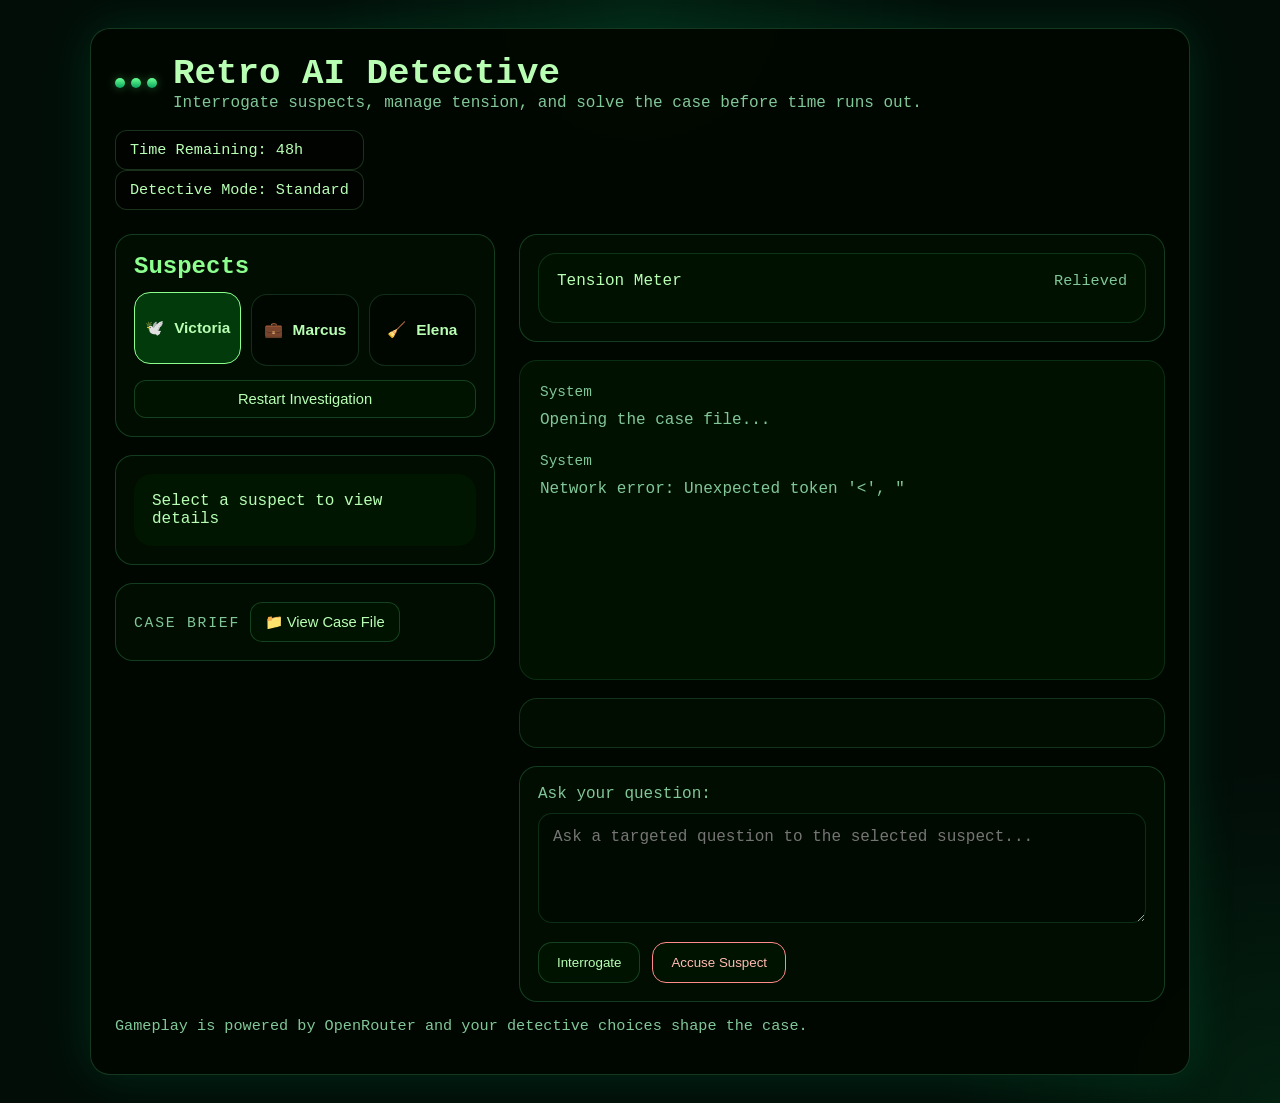
==== backend/static/index.html @ 3cc5888c "Update project files for deployment" ====
<!DOCTYPE html>
<html lang="en">
<head>
  <meta charset="UTF-8" />
  <meta name="viewport" content="width=device-width, initial-scale=1.0" />
  <title>Retro AI Detective</title>
  <link rel="stylesheet" href="style.css" />
</head>
<body>
  <main class="terminal-shell">
    <section class="terminal-header">
      <div class="header-left">
        <div class="status-dots">
          <span class="status-dot"></span>
          <span class="status-dot"></span>
          <span class="status-dot"></span>
        </div>
        <div>
          <h1>Retro AI Detective</h1>
          <p>Interrogate suspects, manage tension, and solve the case before time runs out.</p>
        </div>
      </div>
      <div class="header-status">
        <div class="meta-chip">Time Remaining: <span id="time-remaining">48h</span></div>
        <div class="meta-chip">Detective Mode: <span id="detective-style">Standard</span></div>
      </div>
    </section>

    <div class="layout-grid">
      <aside class="left-panel">
        <section class="suspect-roster">
          <h2>Suspects</h2>
          <div class="suspect-cards">
            <button id="suspect-A" class="suspect-card active">🕊️<span>Victoria</span></button>
            <button id="suspect-B" class="suspect-card">💼<span>Marcus</span></button>
            <button id="suspect-C" class="suspect-card">🧹<span>Elena</span></button>
          </div>
          <button id="restart-button" class="action-button small" style="margin-top:14px; width:100%;">Restart Investigation</button>
        </section>

        <section class="profile-panel" id="suspect-profile">
          <div class="profile-card">
            <div class="profile-badge">Select a suspect to view details</div>
          </div>
        </section>

        <section class="case-file-panel">
          <div class="case-panel-header">
            <span class="panel-label">Case Brief</span>
            <button id="toggle-case-btn" class="action-button small">📁 View Case File</button>
          </div>
          <div id="case-file-content" class="case-file hidden"></div>
        </section>
      </aside>

      <section class="right-panel">
        <section class="meter-panel">
          <div class="meter-card">
            <div class="meter-row">
              <span>Tension Meter</span>
              <div class="meter-summary" id="mood-summary">Relieved</div>
            </div>
            <div class="meters" id="meter-container"></div>
          </div>
        </section>

        <section class="terminal-screen" id="terminal-output"></section>

        <div id="question-feedback" class="feedback-box"></div>

        <form id="question-form" class="input-panel">
          <label for="question-input">Ask your question:</label>
          <textarea id="question-input" rows="3" placeholder="Ask a targeted question to the selected suspect..."></textarea>
          <div class="input-actions">
            <button type="submit" class="action-button">Interrogate</button>
            <button type="button" id="accuse-button" class="action-button accuse">Accuse Suspect</button>
          </div>
        </form>
      </section>
    </div>

    <section class="footer-line">
      <p>Gameplay is powered by OpenRouter and your detective choices shape the case.</p>
    </section>
  </main>
  <script src="script.js"></script>
</body>
</html>
---- backend/static/style.css ----
﻿* {
  box-sizing: border-box;
}

:root {
  color-scheme: dark;
  --background: #020d08;
  --panel: rgba(0, 18, 0, 0.95);
  --text: #b8ffb4;
  --muted: #82c798;
  --accent: #8cff8f;
  --border: rgba(102, 255, 154, 0.2);
  --danger: #ff8b8b;
}

body {
  margin: 0;
  min-height: 100vh;
  font-family: 'Courier New', Courier, monospace;
  background: radial-gradient(circle at top, rgba(18, 255, 137, 0.08), transparent 25%),
    radial-gradient(circle at bottom right, rgba(12, 255, 112, 0.08), transparent 20%),
    var(--background);
  color: var(--text);
}

.terminal-shell {
  max-width: 1100px;
  margin: 28px auto;
  padding: 24px;
  background: rgba(0, 8, 0, 0.96);
  border: 1px solid var(--border);
  border-radius: 20px;
  box-shadow: 0 0 50px rgba(0, 255, 150, 0.12);
}

.terminal-header {
  display: flex;
  flex-wrap: wrap;
  align-items: center;
  justify-content: space-between;
  gap: 18px;
  margin-bottom: 24px;
}

.header-left {
  display: flex;
  gap: 16px;
  align-items: center;
}

.status-dots {
  display: flex;
  gap: 6px;
}

.status-dot {
  width: 10px;
  height: 10px;
  border-radius: 50%;
  background: linear-gradient(180deg, #6cff94, #08a65e);
  box-shadow: 0 0 10px rgba(108, 255, 128, 0.35);
}

.terminal-header h1 {
  margin: 0;
  font-size: clamp(1.9rem, 2.8vw, 3rem);
}

.terminal-header p {
  margin: 0;
  color: var(--muted);
}

.meta-chip {
  padding: 10px 14px;
  border-radius: 12px;
  border: 1px solid rgba(145, 255, 150, 0.18);
  background: rgba(0, 0, 0, 0.45);
  font-size: 0.95rem;
}

.layout-grid {
  display: grid;
  grid-template-columns: minmax(300px, 380px) 1fr;
  gap: 24px;
}

.left-panel,
.right-panel {
  display: flex;
  flex-direction: column;
  gap: 18px;
}

.suspect-roster,
.profile-panel,
.case-file-panel,
.meter-panel,
.input-panel {
  background: rgba(0, 15, 0, 0.92);
  border: 1px solid var(--border);
  border-radius: 18px;
  padding: 18px;
}

.suspect-roster h2 {
  margin: 0;
  color: var(--accent);
}

.suspect-cards {
  display: grid;
  grid-template-columns: repeat(3, 1fr);
  gap: 10px;
  margin-top: 14px;
}

.suspect-card {
  display: flex;
  align-items: center;
  justify-content: center;
  gap: 10px;
  min-height: 72px;
  border-radius: 16px;
  border: 1px solid rgba(112, 255, 165, 0.16);
  background: rgba(0, 0, 0, 0.45);
  color: var(--text);
  font-size: 0.96rem;
  cursor: pointer;
  transition: transform 0.2s ease, border-color 0.2s ease, background 0.2s ease;
}

.suspect-card span {
  font-weight: 700;
}

.suspect-card:hover,
.suspect-card.active {
  transform: translateY(-2px);
  border-color: var(--accent);
  background: rgba(3, 60, 13, 0.96);
}

.panel-label {
  color: var(--muted);
  font-size: 0.92rem;
  text-transform: uppercase;
  letter-spacing: 0.12em;
}

.profile-card {
  display: grid;
  gap: 14px;
  padding: 18px;
  border-radius: 18px;
  background: rgba(0, 22, 0, 0.96);
}

.profile-icon {
  font-size: 2.5rem;
}

.profile-body p {
  margin: 6px 0;
  color: var(--muted);
}

.case-file {
  margin-top: 12px;
}

.case-file-summary {
  display: grid;
  gap: 16px;
}

.case-grid {
  display: grid;
  gap: 12px;
  grid-template-columns: repeat(auto-fill, minmax(150px, 1fr));
}

.case-card {
  padding: 14px;
  background: rgba(4, 28, 0, 0.92);
  border: 1px solid rgba(104, 255, 150, 0.16);
  border-radius: 16px;
}

.card-label {
  display: block;
  color: var(--muted);
  margin-bottom: 8px;
  font-size: 0.92rem;
}

.case-section h4 {
  margin: 0 0 8px;
  color: var(--accent);
}

.evidence-list {
  list-style: disc inside;
  margin: 0;
  padding: 0;
}

.case-file-details {
  padding-top: 14px;
  border-top: 1px solid rgba(82, 230, 121, 0.18);
}

.case-file-details.hidden,
.case-file.hidden {
  display: none;
}

.meter-card {
  padding: 18px;
  background: rgba(0, 18, 0, 0.96);
  border: 1px solid rgba(92, 255, 145, 0.15);
  border-radius: 18px;
}

.meter-row {
  display: flex;
  justify-content: space-between;
  gap: 12px;
  align-items: center;
}

.meter-summary {
  color: var(--muted);
  font-size: 0.95rem;
}

.meters {
  display: grid;
  gap: 12px;
  margin-top: 14px;
}

.meter-item {
  display: grid;
  gap: 8px;
}

.meter-label {
  display: flex;
  justify-content: space-between;
  color: var(--muted);
}

.meter-track {
  width: 100%;
  height: 14px;
  border-radius: 999px;
  background: rgba(255, 255, 255, 0.06);
  overflow: hidden;
}

.meter-fill {
  height: 100%;
  background: linear-gradient(90deg, #83ff8c, #2bd883);
}

.terminal-screen {
  min-height: 320px;
  max-height: 520px;
  overflow-y: auto;
  padding: 20px;
  background: rgba(0, 18, 0, 0.95);
  border: 1px solid rgba(82, 255, 140, 0.12);
  border-radius: 18px;
}

.terminal-line {
  margin-bottom: 16px;
  line-height: 1.6;
}

.terminal-line .label {
  display: block;
  color: var(--muted);
  margin-bottom: 4px;
  font-size: 0.9rem;
}

.terminal-line.player {
  color: #9effd8;
}

.terminal-line.suspect {
  color: #b4ff9e;
}

.terminal-line.system {
  color: var(--muted);
}

.feedback-box {
  min-height: 50px;
  padding: 16px;
  border: 1px solid rgba(104, 255, 160, 0.16);
  border-radius: 18px;
  background: rgba(0, 15, 0, 0.9);
  color: var(--muted);
}

.input-panel {
  padding: 18px;
}

.input-panel label {
  display: block;
  margin-bottom: 10px;
  color: var(--muted);
}

#question-input {
  width: 100%;
  min-height: 110px;
  border-radius: 14px;
  border: 1px solid rgba(86, 255, 146, 0.15);
  background: rgba(0, 10, 0, 0.92);
  color: var(--text);
  padding: 14px;
  font: inherit;
  resize: vertical;
}

.input-actions {
  display: flex;
  gap: 12px;
  flex-wrap: wrap;
  margin-top: 14px;
}

.action-button,
.suspect-card {
  transition: transform 0.15s ease, background 0.2s ease, border-color 0.2s ease;
}

.action-button,
.suspect-button {
  padding: 12px 18px;
  border-radius: 14px;
  border: 1px solid rgba(104, 255, 150, 0.2);
  background: rgba(0, 20, 0, 0.9);
  color: var(--text);
  cursor: pointer;
}

.action-button:hover,
.suspect-card:hover {
  transform: translateY(-1px);
  background: rgba(0, 40, 0, 0.95);
}

.action-button.accuse {
  border-color: var(--danger);
  color: #ffbbb0;
}

.action-button.small {
  padding: 10px 14px;
  font-size: 0.92rem;
  border-radius: 12px;
}

.footer-line {
  color: var(--muted);
  font-size: 0.95rem;
}

@media (max-width: 880px) {
  .layout-grid {
    grid-template-columns: 1fr;
  }
}

@media (max-width: 640px) {
  .terminal-shell {
    margin: 16px;
    padding: 18px;
  }

  .suspect-cards {
    grid-template-columns: 1fr;
  }
}
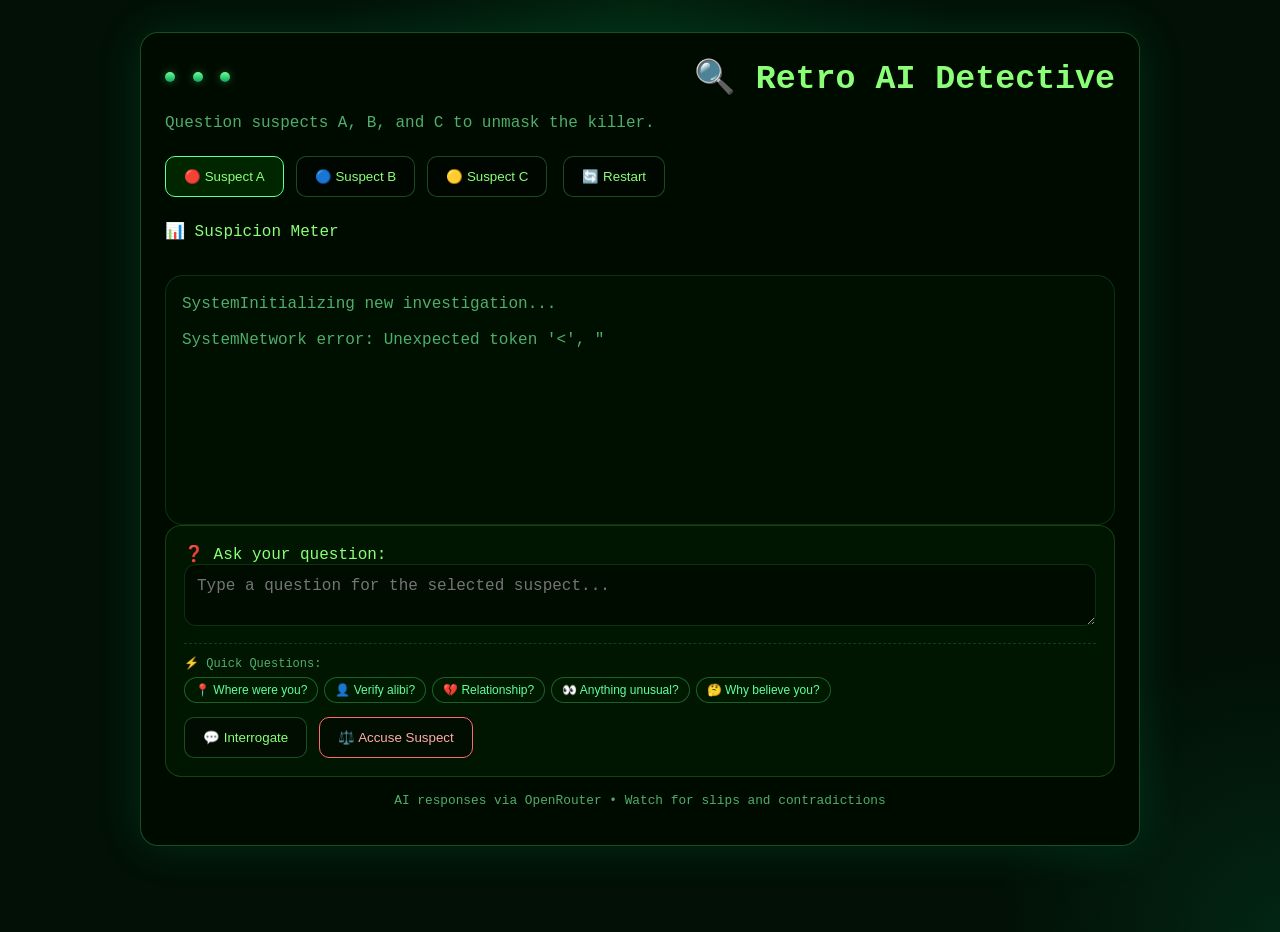
==== commit fd919f5a: "full details button" ====
--- a/backend/static/index.html
+++ b/backend/static/index.html
@@ -9,80 +9,63 @@
 <body>
   <main class="terminal-shell">
     <section class="terminal-header">
-      <div class="header-left">
-        <div class="status-dots">
-          <span class="status-dot"></span>
-          <span class="status-dot"></span>
-          <span class="status-dot"></span>
-        </div>
-        <div>
-          <h1>Retro AI Detective</h1>
-          <p>Interrogate suspects, manage tension, and solve the case before time runs out.</p>
-        </div>
+      <div>
+        <span class="status-dot"></span>
+        <span class="status-dot"></span>
+        <span class="status-dot"></span>
       </div>
-      <div class="header-status">
-        <div class="meta-chip">Time Remaining: <span id="time-remaining">48h</span></div>
-        <div class="meta-chip">Detective Mode: <span id="detective-style">Standard</span></div>
+      <h1>🔍 Retro AI Detective</h1>
+      <p>Question suspects A, B, and C to unmask the killer.</p>
+    </section>
+
+    <section class="controls">
+      <div class="suspect-buttons">
+        <button id="suspect-A" class="suspect-button active">🔴 Suspect A</button>
+        <button id="suspect-B" class="suspect-button">🔵 Suspect B</button>
+        <button id="suspect-C" class="suspect-button">🟡 Suspect C</button>
+      </div>
+      <button id="restart-button" class="action-button">🔄 Restart</button>
+    </section>
+
+
+    <!-- Suspicion Meters -->
+    <section class="meter-panel">
+      <div class="meter-row">
+        <span>📊 Suspicion Meter</span>
+        <div class="meters" id="meter-container"></div>
       </div>
     </section>
 
-    <div class="layout-grid">
-      <aside class="left-panel">
-        <section class="suspect-roster">
-          <h2>Suspects</h2>
-          <div class="suspect-cards">
-            <button id="suspect-A" class="suspect-card active">🕊️<span>Victoria</span></button>
-            <button id="suspect-B" class="suspect-card">💼<span>Marcus</span></button>
-            <button id="suspect-C" class="suspect-card">🧹<span>Elena</span></button>
-          </div>
-          <button id="restart-button" class="action-button small" style="margin-top:14px; width:100%;">Restart Investigation</button>
-        </section>
+    <!-- Terminal Output -->
+    <section class="terminal-screen" id="terminal-output"></section>
 
-        <section class="profile-panel" id="suspect-profile">
-          <div class="profile-card">
-            <div class="profile-badge">Select a suspect to view details</div>
-          </div>
-        </section>
-
-        <section class="case-file-panel">
-          <div class="case-panel-header">
-            <span class="panel-label">Case Brief</span>
-            <button id="toggle-case-btn" class="action-button small">📁 View Case File</button>
-          </div>
-          <div id="case-file-content" class="case-file hidden"></div>
-        </section>
-      </aside>
-
-      <section class="right-panel">
-        <section class="meter-panel">
-          <div class="meter-card">
-            <div class="meter-row">
-              <span>Tension Meter</span>
-              <div class="meter-summary" id="mood-summary">Relieved</div>
-            </div>
-            <div class="meters" id="meter-container"></div>
-          </div>
-        </section>
-
-        <section class="terminal-screen" id="terminal-output"></section>
-
-        <div id="question-feedback" class="feedback-box"></div>
-
-        <form id="question-form" class="input-panel">
-          <label for="question-input">Ask your question:</label>
-          <textarea id="question-input" rows="3" placeholder="Ask a targeted question to the selected suspect..."></textarea>
-          <div class="input-actions">
-            <button type="submit" class="action-button">Interrogate</button>
-            <button type="button" id="accuse-button" class="action-button accuse">Accuse Suspect</button>
-          </div>
-        </form>
-      </section>
-    </div>
+    <!-- Question Form -->
+    <form id="question-form" class="input-panel">
+      <label for="question-input">❓ Ask your question:</label>
+      <textarea id="question-input" rows="2" placeholder="Type a question for the selected suspect..."></textarea>
+      
+      <!-- Quick Questions -->
+      <div class="quick-questions">
+        <div class="quick-label">⚡ Quick Questions:</div>
+        <div class="quick-buttons">
+          <button type="button" class="quick-btn" data-question="Where were you at the time of the murder?">📍 Where were you?</button>
+          <button type="button" class="quick-btn" data-question="Can anyone verify your alibi?">👤 Verify alibi?</button>
+          <button type="button" class="quick-btn" data-question="What was your relationship with the victim?">💔 Relationship?</button>
+          <button type="button" class="quick-btn" data-question="Did you see or hear anything unusual?">👀 Anything unusual?</button>
+          <button type="button" class="quick-btn" data-question="Why should I believe you?">🤔 Why believe you?</button>
+        </div>
+      </div>
+      
+      <div class="input-actions">
+        <button type="submit" class="action-button">💬 Interrogate</button>
+        <button type="button" id="accuse-button" class="action-button accuse">⚖️ Accuse Suspect</button>
+      </div>
+    </form>
 
     <section class="footer-line">
-      <p>Gameplay is powered by OpenRouter and your detective choices shape the case.</p>
+      <p>AI responses via OpenRouter • Watch for slips and contradictions</p>
     </section>
   </main>
-  <script src="script.js"></script>
+  <script src="script.js?v=3"></script>
 </body>
-</html>
+</html>
--- a/backend/static/style.css
+++ b/backend/static/style.css
@@ -1,36 +1,38 @@
-﻿* {
+* {
   box-sizing: border-box;
 }
 
 :root {
   color-scheme: dark;
-  --background: #020d08;
-  --panel: rgba(0, 18, 0, 0.95);
-  --text: #b8ffb4;
-  --muted: #82c798;
-  --accent: #8cff8f;
-  --border: rgba(102, 255, 154, 0.2);
-  --danger: #ff8b8b;
+  --background: #021006;
+  --panel: rgba(0, 25, 0, 0.82);
+  --text: #8aff77;
+  --muted: #4fae6b;
+  --border: rgba(82, 230, 121, 0.3);
+  --shadow: rgba(46, 255, 108, 0.22);
+  --danger: #ff6b6b;
+  --accent: #60ff9e;
 }
 
 body {
   margin: 0;
   min-height: 100vh;
   font-family: 'Courier New', Courier, monospace;
-  background: radial-gradient(circle at top, rgba(18, 255, 137, 0.08), transparent 25%),
-    radial-gradient(circle at bottom right, rgba(12, 255, 112, 0.08), transparent 20%),
+  background: radial-gradient(circle at top, rgba(12, 255, 118, 0.08), transparent 28%),
+    radial-gradient(circle at bottom right, rgba(8, 191, 112, 0.12), transparent 18%),
+    radial-gradient(circle at center, rgba(0, 255, 136, 0.04), transparent 25%),
     var(--background);
   color: var(--text);
 }
 
 .terminal-shell {
-  max-width: 1100px;
-  margin: 28px auto;
+  max-width: 1000px;
+  margin: 32px auto;
   padding: 24px;
-  background: rgba(0, 8, 0, 0.96);
+  background: rgba(0, 12, 0, 0.98);
   border: 1px solid var(--border);
-  border-radius: 20px;
-  box-shadow: 0 0 50px rgba(0, 255, 150, 0.12);
+  border-radius: 18px;
+  box-shadow: 0 0 48px rgba(0, 255, 150, 0.12);
 }
 
 .terminal-header {
@@ -38,354 +40,189 @@
   flex-wrap: wrap;
   align-items: center;
   justify-content: space-between;
-  gap: 18px;
+  gap: 16px;
   margin-bottom: 24px;
 }
 
-.header-left {
-  display: flex;
-  gap: 16px;
-  align-items: center;
-}
-
-.status-dots {
-  display: flex;
-  gap: 6px;
+.terminal-header h1 {
+  margin: 0;
+  font-size: clamp(1.8rem, 2.6vw, 2.8rem);
+}
+
+.terminal-header p {
+  margin: 0;
+  color: var(--muted);
 }
 
 .status-dot {
   width: 10px;
   height: 10px;
+  margin-right: 8px;
+  display: inline-block;
   border-radius: 50%;
   background: linear-gradient(180deg, #6cff94, #08a65e);
-  box-shadow: 0 0 10px rgba(108, 255, 128, 0.35);
-}
-
-.terminal-header h1 {
-  margin: 0;
-  font-size: clamp(1.9rem, 2.8vw, 3rem);
-}
-
-.terminal-header p {
-  margin: 0;
-  color: var(--muted);
-}
-
-.meta-chip {
-  padding: 10px 14px;
+  box-shadow: 0 0 8px rgba(80, 255, 146, 0.35);
+}
+
+.controls,
+.meter-panel {
+  display: flex;
+  flex-wrap: wrap;
+  gap: 16px;
+  margin-bottom: 24px;
+}
+
+.suspect-buttons {
+  display: flex;
+  gap: 12px;
+  flex-wrap: wrap;
+}
+
+.suspect-button,
+.action-button {
+  padding: 12px 18px;
+  border: 1px solid var(--border);
+  border-radius: 10px;
+  background: rgba(0, 0, 0, 0.4);
+  color: var(--text);
+  cursor: pointer;
+  transition: transform 0.12s ease, background 0.18s ease;
+}
+
+.suspect-button:hover,
+.action-button:hover {
+  transform: translateY(-1px);
+  background: rgba(0, 35, 0, 0.72);
+}
+
+.suspect-button.active {
+  border-color: var(--accent);
+  background: rgba(0, 40, 0, 0.95);
+}
+
+/* INPUT & TERMINAL */
+.input-panel {
+  background: var(--panel);
+  border: 1px solid rgba(138, 255, 117, 0.18);
+  border-radius: 16px;
+  padding: 18px;
+}
+
+#question-input {
+  width: 100%;
+  border: 1px solid rgba(75, 255, 119, 0.15);
   border-radius: 12px;
-  border: 1px solid rgba(145, 255, 150, 0.18);
-  background: rgba(0, 0, 0, 0.45);
-  font-size: 0.95rem;
-}
-
-.layout-grid {
-  display: grid;
-  grid-template-columns: minmax(300px, 380px) 1fr;
-  gap: 24px;
-}
-
-.left-panel,
-.right-panel {
-  display: flex;
-  flex-direction: column;
-  gap: 18px;
-}
-
-.suspect-roster,
-.profile-panel,
-.case-file-panel,
-.meter-panel,
-.input-panel {
-  background: rgba(0, 15, 0, 0.92);
-  border: 1px solid var(--border);
+  background: rgba(0, 12, 0, 0.9);
+  color: var(--text);
+  padding: 12px;
+  resize: vertical;
+  font: inherit;
+}
+
+.input-actions {
+  display: flex;
+  gap: 12px;
+  margin-top: 14px;
+}
+
+.action-button.accuse {
+  border-color: var(--danger);
+  color: #ffaaaa;
+}
+
+.quick-questions {
+  margin-top: 12px;
+  padding-top: 12px;
+  border-top: 1px dashed rgba(82, 230, 121, 0.2);
+}
+
+.quick-label {
+  font-size: 0.75rem;
+  color: var(--muted);
+  margin-bottom: 6px;
+}
+
+.quick-buttons {
+  display: flex;
+  flex-wrap: wrap;
+  gap: 6px;
+}
+
+.quick-btn {
+  padding: 5px 10px;
+  border: 1px solid rgba(96, 255, 158, 0.3);
+  border-radius: 20px;
+  background: rgba(0, 30, 0, 0.5);
+  color: var(--accent);
+  font-size: 0.75rem;
+  cursor: pointer;
+}
+
+.quick-btn:hover {
+  background: rgba(0, 50, 0, 0.7);
+}
+
+.terminal-screen {
+  min-height: 250px;
+  max-height: 400px;
+  overflow-y: auto;
+  padding: 16px;
+  background: rgba(0, 18, 0, 0.94);
+  border: 1px solid rgba(74, 255, 130, 0.14);
   border-radius: 18px;
-  padding: 18px;
-}
-
-.suspect-roster h2 {
-  margin: 0;
-  color: var(--accent);
-}
-
-.suspect-cards {
-  display: grid;
-  grid-template-columns: repeat(3, 1fr);
-  gap: 10px;
-  margin-top: 14px;
-}
-
-.suspect-card {
-  display: flex;
-  align-items: center;
-  justify-content: center;
-  gap: 10px;
-  min-height: 72px;
-  border-radius: 16px;
-  border: 1px solid rgba(112, 255, 165, 0.16);
-  background: rgba(0, 0, 0, 0.45);
-  color: var(--text);
-  font-size: 0.96rem;
-  cursor: pointer;
-  transition: transform 0.2s ease, border-color 0.2s ease, background 0.2s ease;
-}
-
-.suspect-card span {
-  font-weight: 700;
-}
-
-.suspect-card:hover,
-.suspect-card.active {
-  transform: translateY(-2px);
-  border-color: var(--accent);
-  background: rgba(3, 60, 13, 0.96);
-}
-
-.panel-label {
-  color: var(--muted);
-  font-size: 0.92rem;
-  text-transform: uppercase;
-  letter-spacing: 0.12em;
-}
-
-.profile-card {
-  display: grid;
-  gap: 14px;
-  padding: 18px;
-  border-radius: 18px;
-  background: rgba(0, 22, 0, 0.96);
-}
-
-.profile-icon {
-  font-size: 2.5rem;
-}
-
-.profile-body p {
-  margin: 6px 0;
-  color: var(--muted);
-}
-
-.case-file {
-  margin-top: 12px;
-}
-
-.case-file-summary {
-  display: grid;
-  gap: 16px;
-}
-
-.case-grid {
-  display: grid;
-  gap: 12px;
-  grid-template-columns: repeat(auto-fill, minmax(150px, 1fr));
-}
-
-.case-card {
-  padding: 14px;
-  background: rgba(4, 28, 0, 0.92);
-  border: 1px solid rgba(104, 255, 150, 0.16);
-  border-radius: 16px;
-}
-
-.card-label {
-  display: block;
-  color: var(--muted);
-  margin-bottom: 8px;
-  font-size: 0.92rem;
-}
-
-.case-section h4 {
-  margin: 0 0 8px;
-  color: var(--accent);
-}
-
-.evidence-list {
-  list-style: disc inside;
-  margin: 0;
-  padding: 0;
-}
-
-.case-file-details {
-  padding-top: 14px;
-  border-top: 1px solid rgba(82, 230, 121, 0.18);
-}
-
-.case-file-details.hidden,
-.case-file.hidden {
-  display: none;
-}
-
-.meter-card {
-  padding: 18px;
-  background: rgba(0, 18, 0, 0.96);
-  border: 1px solid rgba(92, 255, 145, 0.15);
-  border-radius: 18px;
-}
-
-.meter-row {
-  display: flex;
-  justify-content: space-between;
-  gap: 12px;
-  align-items: center;
-}
-
-.meter-summary {
-  color: var(--muted);
-  font-size: 0.95rem;
+  line-height: 1.5;
+}
+
+.terminal-line {
+  margin-bottom: 12px;
+}
+
+.terminal-line .label {
+  color: var(--muted);
+}
+
+.line-player { color: #8cffd8; }
+.line-ai { color: #abff8f; }
+.line-system { color: var(--muted); }
+
+.action-cue {
+  font-style: italic;
+  color: #ffb86c;
+  opacity: 0.9;
 }
 
 .meters {
   display: grid;
-  gap: 12px;
-  margin-top: 14px;
-}
-
-.meter-item {
-  display: grid;
-  gap: 8px;
+  gap: 10px;
+  margin-top: 10px;
 }
 
 .meter-label {
   display: flex;
   justify-content: space-between;
-  color: var(--muted);
+  font-size: 0.9rem;
 }
 
 .meter-track {
-  width: 100%;
-  height: 14px;
+  height: 12px;
   border-radius: 999px;
-  background: rgba(255, 255, 255, 0.06);
+  background: rgba(255, 255, 255, 0.05);
   overflow: hidden;
 }
 
 .meter-fill {
   height: 100%;
-  background: linear-gradient(90deg, #83ff8c, #2bd883);
-}
-
-.terminal-screen {
-  min-height: 320px;
-  max-height: 520px;
-  overflow-y: auto;
-  padding: 20px;
-  background: rgba(0, 18, 0, 0.95);
-  border: 1px solid rgba(82, 255, 140, 0.12);
-  border-radius: 18px;
-}
-
-.terminal-line {
-  margin-bottom: 16px;
-  line-height: 1.6;
-}
-
-.terminal-line .label {
-  display: block;
-  color: var(--muted);
-  margin-bottom: 4px;
-  font-size: 0.9rem;
-}
-
-.terminal-line.player {
-  color: #9effd8;
-}
-
-.terminal-line.suspect {
-  color: #b4ff9e;
-}
-
-.terminal-line.system {
-  color: var(--muted);
-}
-
-.feedback-box {
-  min-height: 50px;
-  padding: 16px;
-  border: 1px solid rgba(104, 255, 160, 0.16);
-  border-radius: 18px;
-  background: rgba(0, 15, 0, 0.9);
-  color: var(--muted);
-}
-
-.input-panel {
-  padding: 18px;
-}
-
-.input-panel label {
-  display: block;
-  margin-bottom: 10px;
-  color: var(--muted);
-}
-
-#question-input {
-  width: 100%;
-  min-height: 110px;
-  border-radius: 14px;
-  border: 1px solid rgba(86, 255, 146, 0.15);
-  background: rgba(0, 10, 0, 0.92);
-  color: var(--text);
-  padding: 14px;
-  font: inherit;
-  resize: vertical;
-}
-
-.input-actions {
-  display: flex;
-  gap: 12px;
-  flex-wrap: wrap;
-  margin-top: 14px;
-}
-
-.action-button,
-.suspect-card {
-  transition: transform 0.15s ease, background 0.2s ease, border-color 0.2s ease;
-}
-
-.action-button,
-.suspect-button {
-  padding: 12px 18px;
-  border-radius: 14px;
-  border: 1px solid rgba(104, 255, 150, 0.2);
-  background: rgba(0, 20, 0, 0.9);
-  color: var(--text);
-  cursor: pointer;
-}
-
-.action-button:hover,
-.suspect-card:hover {
-  transform: translateY(-1px);
-  background: rgba(0, 40, 0, 0.95);
-}
-
-.action-button.accuse {
-  border-color: var(--danger);
-  color: #ffbbb0;
-}
-
-.action-button.small {
-  padding: 10px 14px;
-  font-size: 0.92rem;
-  border-radius: 12px;
+  background: linear-gradient(90deg, #6eff7b, #04d676);
 }
 
 .footer-line {
-  color: var(--muted);
-  font-size: 0.95rem;
-}
-
-@media (max-width: 880px) {
-  .layout-grid {
-    grid-template-columns: 1fr;
-  }
-}
-
-@media (max-width: 640px) {
-  .terminal-shell {
-    margin: 16px;
-    padding: 18px;
-  }
-
-  .suspect-cards {
-    grid-template-columns: 1fr;
-  }
-}
+  margin-top: 16px;
+  color: var(--muted);
+  font-size: 0.8rem;
+  text-align: center;
+}
+
+@media (max-width: 720px) {
+  .terminal-shell { margin: 12px; padding: 14px; }
+  .quick-buttons { flex-direction: column; }
+}
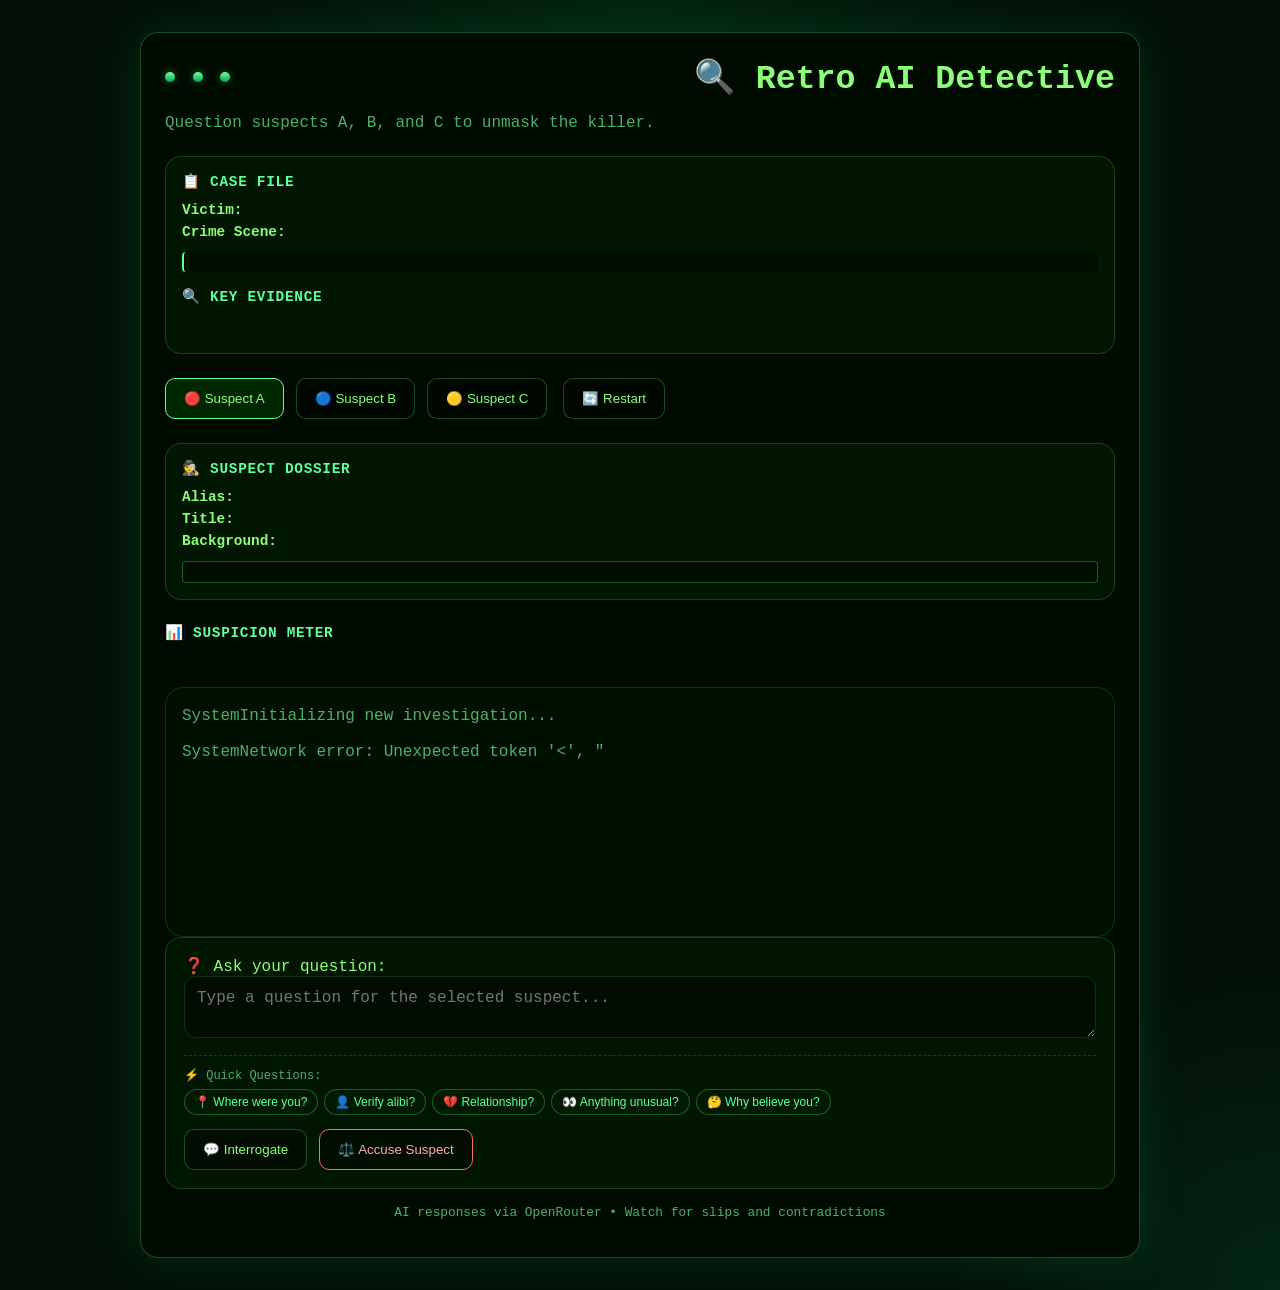
==== commit e4938113: "evidence details" ====
--- a/backend/static/index.html
+++ b/backend/static/index.html
@@ -18,6 +18,19 @@
       <p>Question suspects A, B, and C to unmask the killer.</p>
     </section>
 
+    <!-- Case Summary -->
+    <section class="case-panel">
+      <div class="case-header">📋 CASE FILE</div>
+      <div id="case-summary" class="case-content">
+        <p id="case-title" class="case-title"></p>
+        <p id="case-victim" class="case-detail"><strong>Victim:</strong> <span id="victim-name"></span></p>
+        <p id="case-location" class="case-detail"><strong>Crime Scene:</strong> <span id="location-name"></span></p>
+        <div id="case-description" class="case-description"></div>
+      </div>
+      <div class="case-evidence-header">🔍 KEY EVIDENCE</div>
+      <div id="evidence-list" class="evidence-list"></div>
+    </section>
+
     <section class="controls">
       <div class="suspect-buttons">
         <button id="suspect-A" class="suspect-button active">🔴 Suspect A</button>
@@ -27,6 +40,17 @@
       <button id="restart-button" class="action-button">🔄 Restart</button>
     </section>
 
+    <!-- Suspect Profile -->
+    <section class="suspect-profile-panel">
+      <div class="profile-header">🕵️ SUSPECT DOSSIER</div>
+      <div id="suspect-profile" class="profile-content">
+        <p id="suspect-name" class="suspect-name"></p>
+        <p id="suspect-alias" class="suspect-detail"><strong>Alias:</strong> <span id="alias-text"></span></p>
+        <p id="suspect-title" class="suspect-detail"><strong>Title:</strong> <span id="title-text"></span></p>
+        <p id="suspect-bio" class="suspect-detail"><strong>Background:</strong> <span id="bio-text"></span></p>
+        <div id="suspect-mood-display" class="mood-display"></div>
+      </div>
+    </section>
 
     <!-- Suspicion Meters -->
     <section class="meter-panel">
--- a/backend/static/style.css
+++ b/backend/static/style.css
@@ -222,6 +222,104 @@
   text-align: center;
 }
 
+/* CASE PANEL */
+.case-panel {
+  background: var(--panel);
+  border: 1px solid rgba(138, 255, 117, 0.18);
+  border-radius: 16px;
+  padding: 16px;
+  margin-bottom: 24px;
+}
+
+.case-header,
+.case-evidence-header,
+.profile-header,
+.meter-row {
+  color: var(--accent);
+  font-weight: bold;
+  font-size: 0.9rem;
+  margin-bottom: 12px;
+  text-transform: uppercase;
+  letter-spacing: 0.05em;
+}
+
+.case-content {
+  margin-bottom: 16px;
+  font-size: 0.9rem;
+}
+
+.case-title {
+  margin: 0 0 8px 0;
+  font-weight: bold;
+  color: var(--text);
+  font-size: 1rem;
+}
+
+.case-detail {
+  margin: 6px 0;
+  color: var(--text);
+}
+
+.case-description {
+  margin-top: 12px;
+  padding: 10px;
+  background: rgba(0, 0, 0, 0.3);
+  border-left: 2px solid var(--accent);
+  border-radius: 4px;
+  color: var(--text);
+  font-size: 0.85rem;
+  line-height: 1.4;
+}
+
+.evidence-list {
+  display: grid;
+  gap: 8px;
+  padding: 10px 0;
+  font-size: 0.85rem;
+}
+
+.evidence-item {
+  padding: 8px;
+  background: rgba(0, 0, 0, 0.2);
+  border-left: 3px solid var(--accent);
+  border-radius: 4px;
+  color: var(--text);
+}
+
+/* SUSPECT PROFILE PANEL */
+.suspect-profile-panel {
+  background: var(--panel);
+  border: 1px solid rgba(138, 255, 117, 0.18);
+  border-radius: 16px;
+  padding: 16px;
+  margin-bottom: 24px;
+}
+
+.profile-content {
+  font-size: 0.9rem;
+}
+
+.suspect-name {
+  margin: 0 0 10px 0;
+  font-weight: bold;
+  color: var(--text);
+  font-size: 1.1rem;
+}
+
+.suspect-detail {
+  margin: 6px 0;
+  color: var(--text);
+}
+
+.mood-display {
+  margin-top: 12px;
+  padding: 10px;
+  background: rgba(0, 0, 0, 0.3);
+  border: 1px solid rgba(96, 255, 158, 0.3);
+  border-radius: 4px;
+  font-weight: bold;
+}
+
 @media (max-width: 720px) {
   .terminal-shell { margin: 12px; padding: 14px; }
   .quick-buttons { flex-direction: column; }
